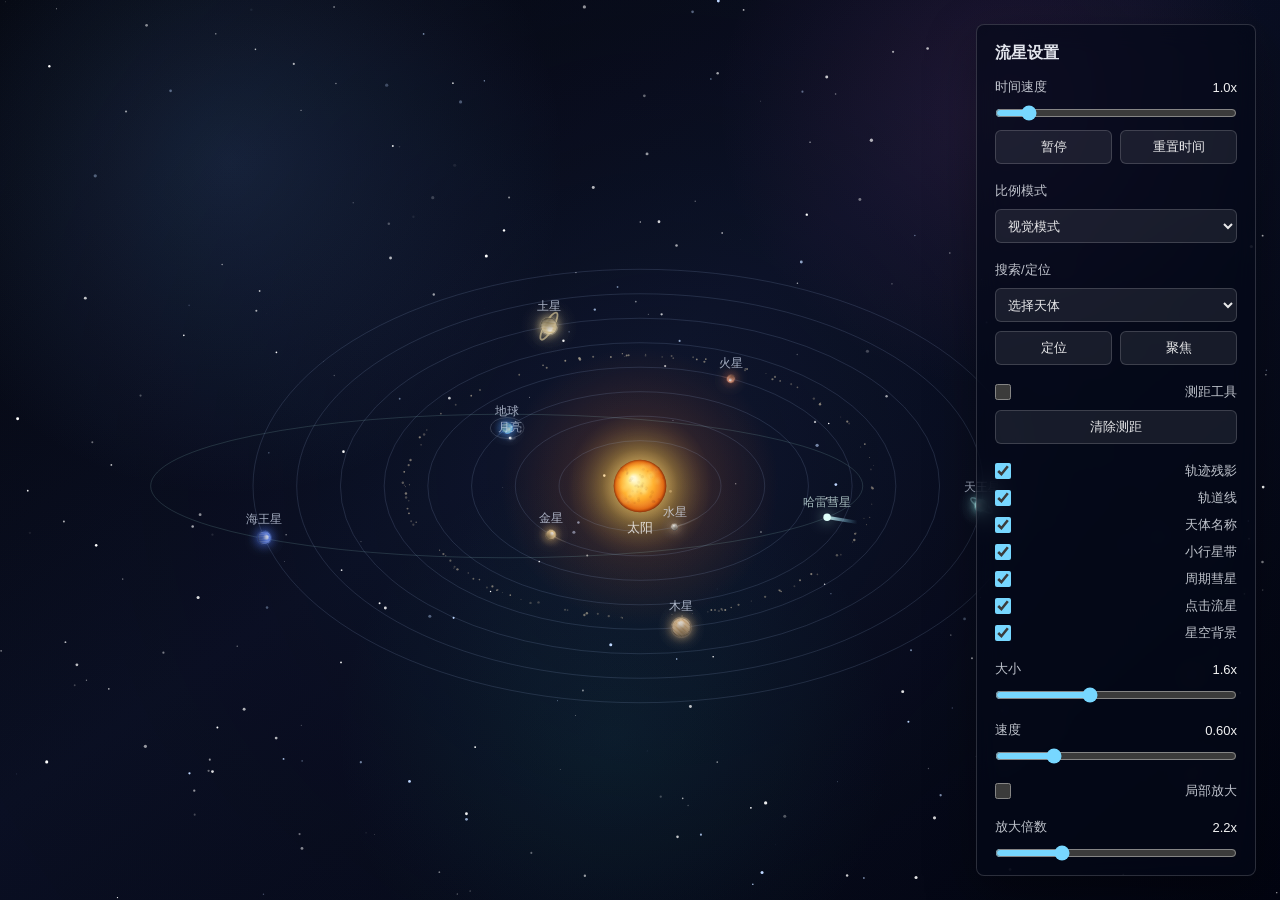
==== html/TheSolarSystem/index.html @ f4cc4ed2 "feat(solar-system): 添加太阳系观察器界面和样式 - 创建HTML结构包含画布、控制面板和信息面板 - 实现流星控制选项包括时间速度、比例模式和搜索定位功能 - 添加测距工具、轨迹残" ====
﻿<!doctype html>
<html lang="zh-CN">
<head>
  <meta charset="utf-8">
  <meta name="viewport" content="width=device-width, initial-scale=1">
  <title>太阳系观察器</title>
  <link rel="stylesheet" href="./styles/main.css">
</head>
<body>
  <canvas id="sky" aria-hidden="true"></canvas>
  <aside class="controls" id="controls" aria-label="流星控制选项">
    <h1>流星设置</h1>
    <div class="control">
      <label for="timeSpeedControl">
        时间速度
        <output id="timeSpeedValue" for="timeSpeedControl">1.0x</output>
      </label>
      <input id="timeSpeedControl" type="range" min="0.1" max="8" step="0.1" value="1">
      <div class="control-row">
        <button class="control-button" id="pauseControl" type="button">暂停</button>
        <button class="control-button" id="resetTimeControl" type="button">重置时间</button>
      </div>
    </div>
    <div class="control">
      <label for="scaleModeControl">比例模式</label>
      <select class="control-select" id="scaleModeControl">
        <option value="visual" selected>视觉模式</option>
        <option value="relative">相对真实模式</option>
      </select>
    </div>
    <div class="control">
      <label for="targetSelect">搜索/定位</label>
      <select class="control-select" id="targetSelect">
        <option value="">选择天体</option>
        <option value="太阳">太阳</option>
        <option value="水星">水星</option>
        <option value="金星">金星</option>
        <option value="地球">地球</option>
        <option value="月亮">月亮</option>
        <option value="火星">火星</option>
        <option value="木星">木星</option>
        <option value="土星">土星</option>
        <option value="天王星">天王星</option>
        <option value="海王星">海王星</option>
        <option value="哈雷彗星">哈雷彗星</option>
      </select>
      <div class="control-row">
        <button class="control-button" id="locateControl" type="button">定位</button>
        <button class="control-button" id="focusControl" type="button">聚焦</button>
      </div>
    </div>
    <div class="control">
      <label class="toggle-option" for="measureControl">
        <input id="measureControl" type="checkbox">
        测距工具
      </label>
      <button class="control-button" id="clearMeasureControl" type="button">清除测距</button>
    </div>
    <div class="control">
      <label class="toggle-option" for="showTrailsControl">
        <input id="showTrailsControl" type="checkbox" checked>
        轨迹残影
      </label>
      <label class="toggle-option" for="showOrbitsControl">
        <input id="showOrbitsControl" type="checkbox" checked>
        轨道线
      </label>
      <label class="toggle-option" for="showLabelsControl">
        <input id="showLabelsControl" type="checkbox" checked>
        天体名称
      </label>
      <label class="toggle-option" for="showAsteroidsControl">
        <input id="showAsteroidsControl" type="checkbox" checked>
        小行星带
      </label>
      <label class="toggle-option" for="showCometsControl">
        <input id="showCometsControl" type="checkbox" checked>
        周期彗星
      </label>
      <label class="toggle-option" for="showMeteorsControl">
        <input id="showMeteorsControl" type="checkbox" checked>
        点击流星
      </label>
      <label class="toggle-option" for="showStarsControl">
        <input id="showStarsControl" type="checkbox" checked>
        星空背景
      </label>
    </div>
    <div class="control">
      <label for="sizeControl">
        大小
        <output id="sizeValue" for="sizeControl">1.6x</output>
      </label>
      <input id="sizeControl" type="range" min="0.6" max="3.2" step="0.1" value="1.6">
    </div>
    <div class="control">
      <label for="speedControl">
        速度
        <output id="speedValue" for="speedControl">0.6x</output>
      </label>
      <input id="speedControl" type="range" min="0.25" max="1.8" step="0.05" value="0.6">
    </div>
    <div class="control">
      <label class="toggle-option" for="magnifierControl">
        <input id="magnifierControl" type="checkbox">
        局部放大
      </label>
    </div>
    <div class="control">
      <label for="magnifierZoomControl">
        放大倍数
        <output id="magnifierZoomValue" for="magnifierZoomControl">2.2x</output>
      </label>
      <input id="magnifierZoomControl" type="range" min="1.2" max="5" step="0.1" value="2.2">
    </div>
    <div class="control">
      <label for="magnifierRadiusControl">
        镜头大小
        <output id="magnifierRadiusValue" for="magnifierRadiusControl">90px</output>
      </label>
      <input id="magnifierRadiusControl" type="range" min="54" max="160" step="2" value="90">
    </div>
    <div class="control">
      <label for="tailShapePicker">
        拖尾形状
        <output id="tailShapeValue" for="tailShapePicker">5种</output>
      </label>
      <details class="shape-picker" id="tailShapePicker">
        <summary id="tailShapeSummary">随机全部拖尾</summary>
        <div class="shape-menu">
          <label class="shape-option">
            <input type="checkbox" name="meteorTailShape" value="trail" checked>
            经典拖尾
          </label>
          <label class="shape-option">
            <input type="checkbox" name="meteorTailShape" value="comet" checked>
            粗亮彗尾
          </label>
          <label class="shape-option">
            <input type="checkbox" name="meteorTailShape" value="double" checked>
            双尾流光
          </label>
          <label class="shape-option">
            <input type="checkbox" name="meteorTailShape" value="flare" checked>
            爆闪短尾
          </label>
          <label class="shape-option">
            <input type="checkbox" name="meteorTailShape" value="blade" checked>
            光刃切线
          </label>
        </div>
      </details>
    </div>
    <div class="control">
      <label for="bodyShapePicker">
        本体形状
        <output id="bodyShapeValue" for="bodyShapePicker">5种</output>
      </label>
      <details class="shape-picker" id="bodyShapePicker">
        <summary id="bodyShapeSummary">随机全部本体</summary>
        <div class="shape-menu">
          <label class="shape-option">
            <input type="checkbox" name="meteorBodyShape" value="oval" checked>
            椭圆光核
          </label>
          <label class="shape-option">
            <input type="checkbox" name="meteorBodyShape" value="comet" checked>
            彗星光团
          </label>
          <label class="shape-option">
            <input type="checkbox" name="meteorBodyShape" value="double" checked>
            双光点
          </label>
          <label class="shape-option">
            <input type="checkbox" name="meteorBodyShape" value="star" checked>
            星芒核心
          </label>
          <label class="shape-option">
            <input type="checkbox" name="meteorBodyShape" value="blade" checked>
            菱形光刃
          </label>
        </div>
      </details>
    </div>
  </aside>
  <section class="info-panel" id="infoPanel" hidden aria-live="polite">
    <div class="info-header">
      <h2 class="info-title" id="infoTitle">天体信息</h2>
      <button class="info-close" id="infoClose" type="button" aria-label="关闭信息">×</button>
    </div>
    <dl class="info-grid" id="infoGrid"></dl>
    <div class="info-actions">
      <button class="control-button" id="infoFocusControl" type="button">聚焦</button>
      <button class="control-button" id="infoMeasureControl" type="button">加入测距</button>
    </div>
  </section>
  <div class="measure-banner" id="measureBanner" hidden>测距工具已开启：依次点击两个天体</div>
  <div class="hint">动态太阳系背景中，点击任意位置生成随机流星</div>

  <script src="./src/main.js" defer></script>
</body>
</html>
---- html/TheSolarSystem/styles/main.css ----
﻿:root {
      color-scheme: dark;
      font-family: "Microsoft YaHei", "PingFang SC", Arial, sans-serif;
    }

    * {
      box-sizing: border-box;
    }

    html,
    body {
      width: 100%;
      height: 100%;
      margin: 0;
      overflow: hidden;
      background:
        radial-gradient(circle at 18% 18%, rgba(80, 126, 190, 0.22), transparent 26%),
        radial-gradient(circle at 78% 12%, rgba(181, 85, 180, 0.14), transparent 22%),
        radial-gradient(circle at 48% 82%, rgba(36, 149, 139, 0.12), transparent 28%),
        linear-gradient(145deg, #05070f 0%, #0b1024 45%, #030511 100%);
      cursor: crosshair;
      user-select: none;
    }

    canvas {
      position: fixed;
      inset: 0;
      display: block;
      width: 100%;
      height: 100%;
    }

    .hint {
      position: fixed;
      left: 50%;
      bottom: 34px;
      transform: translateX(-50%);
      width: min(88vw, 430px);
      padding: 12px 18px;
      border: 1px solid rgba(255, 255, 255, 0.16);
      border-radius: 999px;
      color: rgba(245, 248, 255, 0.82);
      background: rgba(5, 9, 24, 0.46);
      box-shadow: 0 12px 40px rgba(0, 0, 0, 0.28);
      backdrop-filter: blur(10px);
      font-size: 14px;
      line-height: 1.45;
      text-align: center;
      pointer-events: none;
      animation: hintFade 4.5s ease 1.4s forwards;
    }

    .controls {
      position: fixed;
      top: 24px;
      right: 24px;
      z-index: 2;
      width: min(280px, calc(100vw - 48px));
      max-height: calc(100vh - 48px);
      padding: 18px;
      border: 1px solid rgba(255, 255, 255, 0.16);
      border-radius: 8px;
      color: rgba(245, 248, 255, 0.92);
      background: rgba(4, 9, 24, 0.66);
      box-shadow: 0 18px 50px rgba(0, 0, 0, 0.34);
      backdrop-filter: blur(12px);
      cursor: default;
      overflow-y: auto;
    }

    .controls h1 {
      margin: 0 0 16px;
      font-size: 16px;
      font-weight: 600;
      line-height: 1.2;
    }

    .control {
      display: grid;
      gap: 9px;
    }

    .control + .control {
      margin-top: 18px;
    }

    .control label {
      display: flex;
      align-items: center;
      justify-content: space-between;
      gap: 14px;
      font-size: 13px;
      color: rgba(245, 248, 255, 0.78);
    }

    .control output {
      min-width: 52px;
      color: rgba(255, 255, 255, 0.95);
      font-variant-numeric: tabular-nums;
      text-align: right;
    }

    input[type="range"] {
      width: 100%;
      margin: 0;
      accent-color: #77d7ff;
      cursor: pointer;
    }

    select,
    button {
      font: inherit;
    }

    .control-row {
      display: grid;
      grid-template-columns: 1fr 1fr;
      gap: 8px;
    }

    .control-button,
    .control-select {
      min-height: 34px;
      border: 1px solid rgba(255, 255, 255, 0.16);
      border-radius: 6px;
      color: rgba(255, 255, 255, 0.9);
      background: rgba(255, 255, 255, 0.08);
      font-size: 13px;
    }

    .control-button {
      cursor: pointer;
    }

    .control-button:hover,
    .control-select:hover {
      background: rgba(255, 255, 255, 0.12);
    }

    .control-select {
      width: 100%;
      padding: 0 8px;
      cursor: pointer;
    }

    .control-select option {
      color: #101522;
      background: #f4f7ff;
    }

    .shape-picker {
      position: relative;
    }

    .shape-picker summary {
      display: flex;
      align-items: center;
      justify-content: space-between;
      gap: 12px;
      min-height: 36px;
      padding: 8px 10px;
      border: 1px solid rgba(255, 255, 255, 0.16);
      border-radius: 6px;
      color: rgba(255, 255, 255, 0.9);
      background: rgba(255, 255, 255, 0.08);
      font-size: 13px;
      list-style: none;
      cursor: pointer;
    }

    .shape-picker summary::-webkit-details-marker {
      display: none;
    }

    .shape-picker summary::after {
      width: 0;
      height: 0;
      border-left: 5px solid transparent;
      border-right: 5px solid transparent;
      border-top: 6px solid rgba(255, 255, 255, 0.72);
      content: "";
      transition: transform 0.18s ease;
    }

    .shape-picker[open] summary::after {
      transform: rotate(180deg);
    }

    .shape-menu {
      position: absolute;
      top: calc(100% + 8px);
      right: 0;
      left: 0;
      z-index: 4;
      display: grid;
      gap: 4px;
      padding: 8px;
      border: 1px solid rgba(255, 255, 255, 0.16);
      border-radius: 8px;
      background: rgba(6, 11, 29, 0.96);
      box-shadow: 0 16px 38px rgba(0, 0, 0, 0.38);
    }

    .shape-option {
      display: flex;
      align-items: center;
      justify-content: flex-start;
      gap: 9px;
      padding: 8px;
      border-radius: 6px;
      color: rgba(245, 248, 255, 0.86);
      font-size: 13px;
      cursor: pointer;
    }

    .control .shape-option {
      justify-content: flex-start;
    }

    .shape-option:hover {
      background: rgba(255, 255, 255, 0.08);
    }

    .shape-option input {
      width: 15px;
      height: 15px;
      margin: 0;
      accent-color: #77d7ff;
    }

    .toggle-option {
      display: flex;
      align-items: center;
      justify-content: flex-start;
      gap: 9px;
      color: rgba(245, 248, 255, 0.86);
      font-size: 13px;
      cursor: pointer;
    }

    .toggle-option input {
      width: 16px;
      height: 16px;
      margin: 0;
      accent-color: #77d7ff;
    }

    .info-panel {
      position: fixed;
      left: 24px;
      bottom: 24px;
      z-index: 3;
      width: min(340px, calc(100vw - 48px));
      max-height: min(430px, calc(100vh - 48px));
      padding: 18px;
      border: 1px solid rgba(255, 255, 255, 0.16);
      border-radius: 8px;
      color: rgba(245, 248, 255, 0.92);
      background: rgba(4, 9, 24, 0.72);
      box-shadow: 0 18px 50px rgba(0, 0, 0, 0.36);
      backdrop-filter: blur(12px);
      overflow-y: auto;
    }

    .info-panel[hidden] {
      display: none;
    }

    .info-header {
      display: flex;
      align-items: center;
      justify-content: space-between;
      gap: 12px;
      margin-bottom: 12px;
    }

    .info-title {
      margin: 0;
      font-size: 18px;
      line-height: 1.2;
    }

    .info-close {
      display: grid;
      place-items: center;
      width: 28px;
      height: 28px;
      border: 1px solid rgba(255, 255, 255, 0.18);
      border-radius: 50%;
      color: rgba(255, 255, 255, 0.82);
      background: rgba(255, 255, 255, 0.08);
      font-size: 18px;
      line-height: 1;
      cursor: pointer;
    }

    .info-grid {
      display: grid;
      grid-template-columns: 96px 1fr;
      gap: 9px 12px;
      margin: 0;
      font-size: 13px;
      line-height: 1.45;
    }

    .info-grid dt {
      color: rgba(190, 213, 246, 0.78);
    }

    .info-grid dd {
      margin: 0;
      color: rgba(255, 255, 255, 0.94);
    }

    .info-actions {
      display: grid;
      grid-template-columns: 1fr 1fr;
      gap: 8px;
      margin-top: 14px;
    }

    .measure-banner {
      position: fixed;
      left: 50%;
      top: 24px;
      z-index: 3;
      transform: translateX(-50%);
      width: min(520px, calc(100vw - 48px));
      padding: 12px 16px;
      border: 1px solid rgba(255, 255, 255, 0.16);
      border-radius: 8px;
      color: rgba(245, 248, 255, 0.9);
      background: rgba(4, 9, 24, 0.72);
      box-shadow: 0 18px 50px rgba(0, 0, 0, 0.3);
      backdrop-filter: blur(12px);
      font-size: 13px;
      text-align: center;
      pointer-events: none;
    }

    .measure-banner[hidden] {
      display: none;
    }

    @media (max-width: 640px) {
      .controls {
        top: 14px;
        right: 14px;
        width: min(240px, calc(100vw - 28px));
        max-height: calc(100vh - 28px);
        padding: 14px;
      }

      .hint {
        bottom: 18px;
      }

      .info-panel {
        left: 14px;
        bottom: 14px;
        width: min(300px, calc(100vw - 28px));
        max-height: min(360px, calc(100vh - 28px));
      }
    }

    @keyframes hintFade {
      to {
        opacity: 0;
        transform: translate(-50%, 12px);
      }
    }
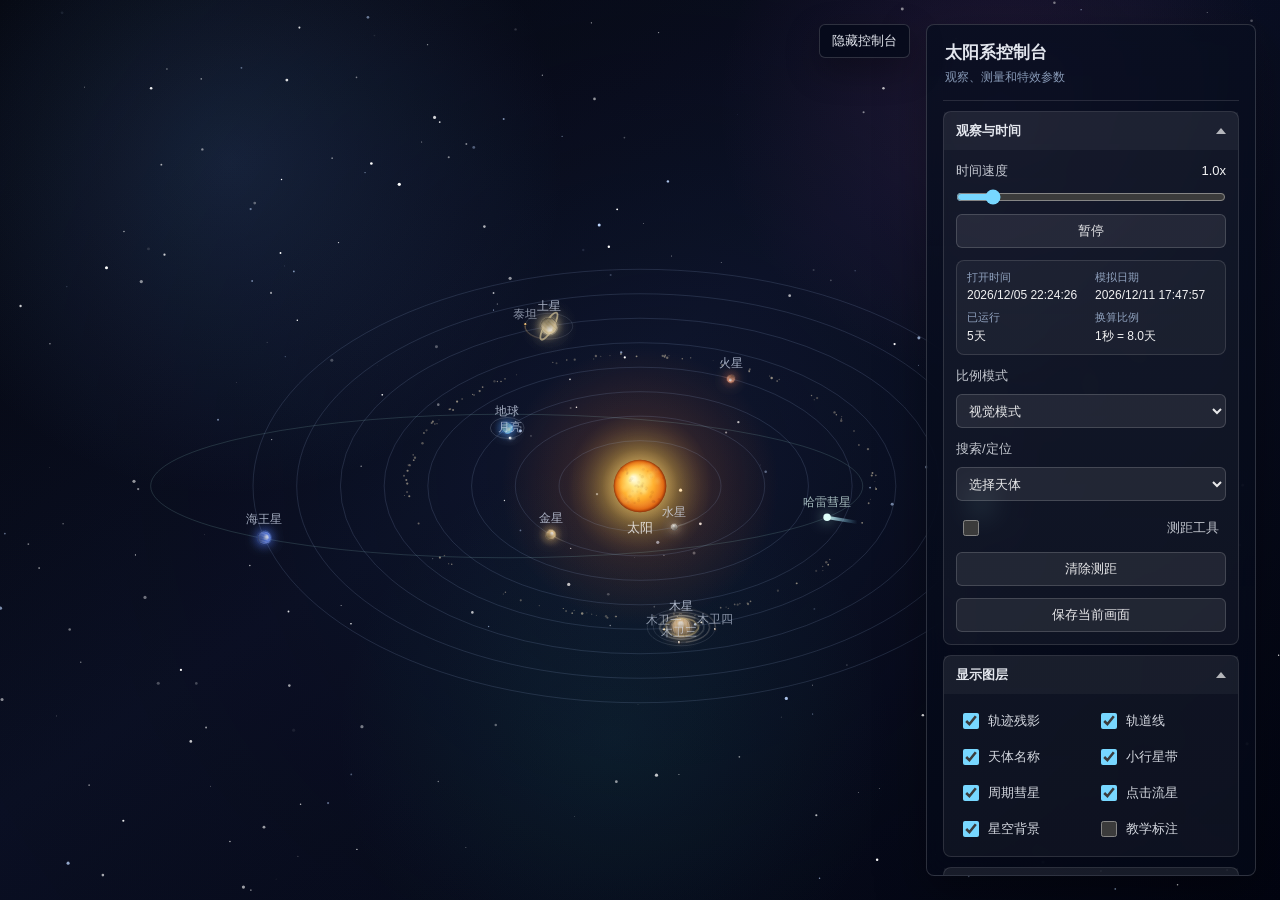
==== commit 126b083b: "feat(solar-system): 添加模拟时钟显示功能并优化流星效果 - 新增模拟运行时间显示面板，包括打开时间、模拟日期、已运行时间和换算比例 - 实现模拟时钟更新逻辑，每250毫秒更新一次显" ====
--- a/html/TheSolarSystem/index.html
+++ b/html/TheSolarSystem/index.html
@@ -8,180 +8,251 @@
 </head>
 <body>
   <canvas id="sky" aria-hidden="true"></canvas>
-  <aside class="controls" id="controls" aria-label="流星控制选项">
-    <h1>流星设置</h1>
-    <div class="control">
-      <label for="timeSpeedControl">
-        时间速度
-        <output id="timeSpeedValue" for="timeSpeedControl">1.0x</output>
-      </label>
-      <input id="timeSpeedControl" type="range" min="0.1" max="8" step="0.1" value="1">
-      <div class="control-row">
-        <button class="control-button" id="pauseControl" type="button">暂停</button>
-        <button class="control-button" id="resetTimeControl" type="button">重置时间</button>
-      </div>
-    </div>
-    <div class="control">
-      <label for="scaleModeControl">比例模式</label>
-      <select class="control-select" id="scaleModeControl">
-        <option value="visual" selected>视觉模式</option>
-        <option value="relative">相对真实模式</option>
-      </select>
-    </div>
-    <div class="control">
-      <label for="targetSelect">搜索/定位</label>
-      <select class="control-select" id="targetSelect">
-        <option value="">选择天体</option>
-        <option value="太阳">太阳</option>
-        <option value="水星">水星</option>
-        <option value="金星">金星</option>
-        <option value="地球">地球</option>
-        <option value="月亮">月亮</option>
-        <option value="火星">火星</option>
-        <option value="木星">木星</option>
-        <option value="土星">土星</option>
-        <option value="天王星">天王星</option>
-        <option value="海王星">海王星</option>
-        <option value="哈雷彗星">哈雷彗星</option>
-      </select>
-      <div class="control-row">
-        <button class="control-button" id="locateControl" type="button">定位</button>
-        <button class="control-button" id="focusControl" type="button">聚焦</button>
-      </div>
-    </div>
-    <div class="control">
-      <label class="toggle-option" for="measureControl">
-        <input id="measureControl" type="checkbox">
-        测距工具
-      </label>
-      <button class="control-button" id="clearMeasureControl" type="button">清除测距</button>
-    </div>
-    <div class="control">
-      <label class="toggle-option" for="showTrailsControl">
-        <input id="showTrailsControl" type="checkbox" checked>
-        轨迹残影
-      </label>
-      <label class="toggle-option" for="showOrbitsControl">
-        <input id="showOrbitsControl" type="checkbox" checked>
-        轨道线
-      </label>
-      <label class="toggle-option" for="showLabelsControl">
-        <input id="showLabelsControl" type="checkbox" checked>
-        天体名称
-      </label>
-      <label class="toggle-option" for="showAsteroidsControl">
-        <input id="showAsteroidsControl" type="checkbox" checked>
-        小行星带
-      </label>
-      <label class="toggle-option" for="showCometsControl">
-        <input id="showCometsControl" type="checkbox" checked>
-        周期彗星
-      </label>
-      <label class="toggle-option" for="showMeteorsControl">
-        <input id="showMeteorsControl" type="checkbox" checked>
-        点击流星
-      </label>
-      <label class="toggle-option" for="showStarsControl">
-        <input id="showStarsControl" type="checkbox" checked>
-        星空背景
-      </label>
-    </div>
-    <div class="control">
-      <label for="sizeControl">
-        大小
-        <output id="sizeValue" for="sizeControl">1.6x</output>
-      </label>
-      <input id="sizeControl" type="range" min="0.6" max="3.2" step="0.1" value="1.6">
-    </div>
-    <div class="control">
-      <label for="speedControl">
-        速度
-        <output id="speedValue" for="speedControl">0.6x</output>
-      </label>
-      <input id="speedControl" type="range" min="0.25" max="1.8" step="0.05" value="0.6">
-    </div>
-    <div class="control">
-      <label class="toggle-option" for="magnifierControl">
-        <input id="magnifierControl" type="checkbox">
-        局部放大
-      </label>
-    </div>
-    <div class="control">
-      <label for="magnifierZoomControl">
-        放大倍数
-        <output id="magnifierZoomValue" for="magnifierZoomControl">2.2x</output>
-      </label>
-      <input id="magnifierZoomControl" type="range" min="1.2" max="5" step="0.1" value="2.2">
-    </div>
-    <div class="control">
-      <label for="magnifierRadiusControl">
-        镜头大小
-        <output id="magnifierRadiusValue" for="magnifierRadiusControl">90px</output>
-      </label>
-      <input id="magnifierRadiusControl" type="range" min="54" max="160" step="2" value="90">
-    </div>
-    <div class="control">
-      <label for="tailShapePicker">
-        拖尾形状
-        <output id="tailShapeValue" for="tailShapePicker">5种</output>
-      </label>
-      <details class="shape-picker" id="tailShapePicker">
-        <summary id="tailShapeSummary">随机全部拖尾</summary>
-        <div class="shape-menu">
-          <label class="shape-option">
-            <input type="checkbox" name="meteorTailShape" value="trail" checked>
-            经典拖尾
-          </label>
-          <label class="shape-option">
-            <input type="checkbox" name="meteorTailShape" value="comet" checked>
-            粗亮彗尾
-          </label>
-          <label class="shape-option">
-            <input type="checkbox" name="meteorTailShape" value="double" checked>
-            双尾流光
-          </label>
-          <label class="shape-option">
-            <input type="checkbox" name="meteorTailShape" value="flare" checked>
-            爆闪短尾
-          </label>
-          <label class="shape-option">
-            <input type="checkbox" name="meteorTailShape" value="blade" checked>
-            光刃切线
-          </label>
-        </div>
-      </details>
-    </div>
-    <div class="control">
-      <label for="bodyShapePicker">
-        本体形状
-        <output id="bodyShapeValue" for="bodyShapePicker">5种</output>
-      </label>
-      <details class="shape-picker" id="bodyShapePicker">
-        <summary id="bodyShapeSummary">随机全部本体</summary>
-        <div class="shape-menu">
-          <label class="shape-option">
-            <input type="checkbox" name="meteorBodyShape" value="oval" checked>
-            椭圆光核
-          </label>
-          <label class="shape-option">
-            <input type="checkbox" name="meteorBodyShape" value="comet" checked>
-            彗星光团
-          </label>
-          <label class="shape-option">
-            <input type="checkbox" name="meteorBodyShape" value="double" checked>
-            双光点
-          </label>
-          <label class="shape-option">
-            <input type="checkbox" name="meteorBodyShape" value="star" checked>
-            星芒核心
-          </label>
-          <label class="shape-option">
-            <input type="checkbox" name="meteorBodyShape" value="blade" checked>
-            菱形光刃
-          </label>
-        </div>
-      </details>
-    </div>
+  <button class="console-toggle" id="consoleToggle" type="button" aria-expanded="true" aria-controls="controls">隐藏控制台</button>
+  <aside class="controls" id="controls" aria-label="太阳系控制台">
+    <header class="control-header">
+      <h1>太阳系控制台</h1>
+      <p>观察、测量和特效参数</p>
+    </header>
+
+    <details class="control-section" open>
+      <summary>观察与时间</summary>
+      <div class="section-body">
+        <div class="control">
+          <label for="timeSpeedControl">
+            时间速度
+            <output id="timeSpeedValue" for="timeSpeedControl">1.0x</output>
+          </label>
+          <input id="timeSpeedControl" type="range" min="0.1" max="8" step="0.1" value="1">
+          <button class="control-button" id="pauseControl" type="button">暂停</button>
+        </div>
+        <dl class="time-stats" aria-label="模拟运行时间">
+          <div>
+            <dt>打开时间</dt>
+            <dd id="pageOpenedValue">--</dd>
+          </div>
+          <div>
+            <dt>模拟日期</dt>
+            <dd id="simulationDateValue">--</dd>
+          </div>
+          <div>
+            <dt>已运行</dt>
+            <dd id="simulationElapsedValue">0天</dd>
+          </div>
+          <div>
+            <dt>换算比例</dt>
+            <dd id="timeScaleValue">1秒 = 8.0天</dd>
+          </div>
+        </dl>
+        <div class="control">
+          <label for="scaleModeControl">比例模式</label>
+          <select class="control-select" id="scaleModeControl">
+            <option value="visual" selected>视觉模式</option>
+            <option value="relative">相对真实模式</option>
+          </select>
+        </div>
+        <div class="control">
+          <label for="targetSelect">搜索/定位</label>
+          <select class="control-select" id="targetSelect">
+            <option value="">选择天体</option>
+            <option value="太阳">太阳</option>
+            <option value="水星">水星</option>
+            <option value="金星">金星</option>
+            <option value="地球">地球</option>
+            <option value="月亮">月亮</option>
+            <option value="火星">火星</option>
+            <option value="木星">木星</option>
+            <option value="木卫一">木卫一</option>
+            <option value="木卫二">木卫二</option>
+            <option value="木卫三">木卫三</option>
+            <option value="木卫四">木卫四</option>
+            <option value="土星">土星</option>
+            <option value="泰坦">泰坦</option>
+            <option value="天王星">天王星</option>
+            <option value="海王星">海王星</option>
+            <option value="哈雷彗星">哈雷彗星</option>
+          </select>
+        </div>
+        <div class="control">
+          <label class="toggle-option" for="measureControl">
+            <input id="measureControl" type="checkbox">
+            测距工具
+          </label>
+          <button class="control-button" id="clearMeasureControl" type="button">清除测距</button>
+        </div>
+        <button class="control-button" id="screenshotControl" type="button">保存当前画面</button>
+      </div>
+    </details>
+
+    <details class="control-section" open>
+      <summary>显示图层</summary>
+      <div class="section-body toggle-grid">
+        <label class="toggle-option" for="showTrailsControl">
+          <input id="showTrailsControl" type="checkbox" checked>
+          轨迹残影
+        </label>
+        <label class="toggle-option" for="showOrbitsControl">
+          <input id="showOrbitsControl" type="checkbox" checked>
+          轨道线
+        </label>
+        <label class="toggle-option" for="showLabelsControl">
+          <input id="showLabelsControl" type="checkbox" checked>
+          天体名称
+        </label>
+        <label class="toggle-option" for="showAsteroidsControl">
+          <input id="showAsteroidsControl" type="checkbox" checked>
+          小行星带
+        </label>
+        <label class="toggle-option" for="showCometsControl">
+          <input id="showCometsControl" type="checkbox" checked>
+          周期彗星
+        </label>
+        <label class="toggle-option" for="showMeteorsControl">
+          <input id="showMeteorsControl" type="checkbox" checked>
+          点击流星
+        </label>
+        <label class="toggle-option" for="showStarsControl">
+          <input id="showStarsControl" type="checkbox" checked>
+          星空背景
+        </label>
+        <label class="toggle-option" for="showTeachingControl">
+          <input id="showTeachingControl" type="checkbox">
+          教学标注
+        </label>
+      </div>
+    </details>
+
+    <details class="control-section" open>
+      <summary>太阳活动</summary>
+      <div class="section-body">
+        <label class="toggle-option" for="showSolarActivityControl">
+          <input id="showSolarActivityControl" type="checkbox" checked>
+          太阳活动
+        </label>
+        <div class="control">
+          <label for="solarActivityIntensityControl">
+            活动强度
+            <output id="solarActivityIntensityValue" for="solarActivityIntensityControl">1.0x</output>
+          </label>
+          <input id="solarActivityIntensityControl" type="range" min="0.2" max="3" step="0.1" value="1">
+          <button class="control-button" id="triggerSolarBurstControl" type="button">触发太阳爆发</button>
+        </div>
+      </div>
+    </details>
+
+    <details class="control-section">
+      <summary>局部观察</summary>
+      <div class="section-body">
+        <div class="control">
+          <label for="performanceModeControl">性能模式</label>
+          <select class="control-select" id="performanceModeControl">
+            <option value="low">低画质</option>
+            <option value="medium" selected>均衡</option>
+            <option value="high">高画质</option>
+          </select>
+        </div>
+        <label class="toggle-option" for="magnifierControl">
+          <input id="magnifierControl" type="checkbox">
+          局部放大
+        </label>
+        <div class="control">
+          <label for="magnifierZoomControl">
+            放大倍数
+            <output id="magnifierZoomValue" for="magnifierZoomControl">2.2x</output>
+          </label>
+          <input id="magnifierZoomControl" type="range" min="1.2" max="5" step="0.1" value="2.2">
+        </div>
+        <div class="control">
+          <label for="magnifierRadiusControl">
+            镜头大小
+            <output id="magnifierRadiusValue" for="magnifierRadiusControl">90px</output>
+          </label>
+          <input id="magnifierRadiusControl" type="range" min="54" max="160" step="2" value="90">
+        </div>
+      </div>
+    </details>
+
+    <details class="control-section">
+      <summary>流星特效</summary>
+      <div class="section-body">
+        <div class="control">
+          <label for="sizeControl">
+            大小
+            <output id="sizeValue" for="sizeControl">1.6x</output>
+          </label>
+          <input id="sizeControl" type="range" min="0.6" max="3.2" step="0.1" value="1.6">
+        </div>
+        <div class="control">
+          <label for="speedControl">
+            速度
+            <output id="speedValue" for="speedControl">0.6x</output>
+          </label>
+          <input id="speedControl" type="range" min="0.25" max="1.8" step="0.05" value="0.6">
+        </div>
+        <div class="control">
+          <label for="tailShapePicker">
+            拖尾形状
+            <output id="tailShapeValue" for="tailShapePicker">5种</output>
+          </label>
+          <details class="shape-picker" id="tailShapePicker">
+            <summary id="tailShapeSummary">随机全部拖尾</summary>
+            <div class="shape-menu">
+              <label class="shape-option">
+                <input type="checkbox" name="meteorTailShape" value="trail" checked>
+                经典拖尾
+              </label>
+              <label class="shape-option">
+                <input type="checkbox" name="meteorTailShape" value="comet" checked>
+                粗亮彗尾
+              </label>
+              <label class="shape-option">
+                <input type="checkbox" name="meteorTailShape" value="double" checked>
+                双尾流光
+              </label>
+              <label class="shape-option">
+                <input type="checkbox" name="meteorTailShape" value="flare" checked>
+                爆闪短尾
+              </label>
+              <label class="shape-option">
+                <input type="checkbox" name="meteorTailShape" value="blade" checked>
+                光刃切线
+              </label>
+            </div>
+          </details>
+        </div>
+        <div class="control">
+          <label for="bodyShapePicker">
+            本体形状
+            <output id="bodyShapeValue" for="bodyShapePicker">5种</output>
+          </label>
+          <details class="shape-picker" id="bodyShapePicker">
+            <summary id="bodyShapeSummary">随机全部本体</summary>
+            <div class="shape-menu">
+              <label class="shape-option">
+                <input type="checkbox" name="meteorBodyShape" value="oval" checked>
+                椭圆光核
+              </label>
+              <label class="shape-option">
+                <input type="checkbox" name="meteorBodyShape" value="comet" checked>
+                彗星光团
+              </label>
+              <label class="shape-option">
+                <input type="checkbox" name="meteorBodyShape" value="double" checked>
+                双光点
+              </label>
+              <label class="shape-option">
+                <input type="checkbox" name="meteorBodyShape" value="star" checked>
+                星芒核心
+              </label>
+              <label class="shape-option">
+                <input type="checkbox" name="meteorBodyShape" value="blade" checked>
+                菱形光刃
+              </label>
+            </div>
+          </details>
+        </div>
+      </div>
+    </details>
   </aside>
   <section class="info-panel" id="infoPanel" hidden aria-live="polite">
     <div class="info-header">
--- a/html/TheSolarSystem/styles/main.css
+++ b/html/TheSolarSystem/styles/main.css
@@ -28,6 +28,28 @@
       display: block;
       width: 100%;
       height: 100%;
+    }
+
+    .console-toggle {
+      position: fixed;
+      top: 24px;
+      right: 370px;
+      z-index: 4;
+      min-height: 34px;
+      padding: 0 12px;
+      border: 1px solid rgba(255, 255, 255, 0.16);
+      border-radius: 6px;
+      color: rgba(245, 248, 255, 0.92);
+      background: rgba(4, 9, 24, 0.72);
+      box-shadow: 0 12px 34px rgba(0, 0, 0, 0.3);
+      backdrop-filter: blur(12px);
+      font-size: 13px;
+      cursor: pointer;
+    }
+
+    .console-toggle:hover {
+      border-color: rgba(119, 215, 255, 0.34);
+      background: rgba(119, 215, 255, 0.12);
     }
 
     .hint {
@@ -55,33 +77,108 @@
       top: 24px;
       right: 24px;
       z-index: 2;
-      width: min(280px, calc(100vw - 48px));
+      width: min(330px, calc(100vw - 48px));
       max-height: calc(100vh - 48px);
-      padding: 18px;
+      padding: 16px;
       border: 1px solid rgba(255, 255, 255, 0.16);
       border-radius: 8px;
       color: rgba(245, 248, 255, 0.92);
-      background: rgba(4, 9, 24, 0.66);
+      background: linear-gradient(180deg, rgba(8, 14, 31, 0.82), rgba(4, 9, 24, 0.72));
       box-shadow: 0 18px 50px rgba(0, 0, 0, 0.34);
       backdrop-filter: blur(12px);
       cursor: default;
       overflow-y: auto;
-    }
-
-    .controls h1 {
-      margin: 0 0 16px;
-      font-size: 16px;
+      scrollbar-color: rgba(119, 215, 255, 0.46) rgba(255, 255, 255, 0.08);
+      transition: opacity 0.18s ease, transform 0.18s ease, visibility 0.18s ease;
+    }
+
+    body.console-hidden .controls {
+      opacity: 0;
+      visibility: hidden;
+      transform: translateX(calc(100% + 40px));
+      pointer-events: none;
+    }
+
+    body.console-hidden .console-toggle {
+      right: 24px;
+    }
+
+    .control-header {
+      padding: 2px 2px 14px;
+      border-bottom: 1px solid rgba(255, 255, 255, 0.12);
+      margin-bottom: 10px;
+    }
+
+    .control-header h1 {
+      margin: 0;
+      font-size: 17px;
       font-weight: 600;
       line-height: 1.2;
     }
 
+    .control-header p {
+      margin: 6px 0 0;
+      color: rgba(190, 213, 246, 0.7);
+      font-size: 12px;
+      line-height: 1.35;
+    }
+
+    .control-section {
+      border: 1px solid rgba(255, 255, 255, 0.12);
+      border-radius: 8px;
+      background: rgba(255, 255, 255, 0.045);
+      overflow: visible;
+    }
+
+    .control-section + .control-section {
+      margin-top: 10px;
+    }
+
+    .control-section > summary {
+      display: flex;
+      align-items: center;
+      justify-content: space-between;
+      min-height: 38px;
+      padding: 0 12px;
+      color: rgba(245, 248, 255, 0.92);
+      font-size: 13px;
+      font-weight: 600;
+      list-style: none;
+      cursor: pointer;
+      background: rgba(255, 255, 255, 0.04);
+    }
+
+    .control-section > summary::-webkit-details-marker {
+      display: none;
+    }
+
+    .control-section > summary::after {
+      width: 0;
+      height: 0;
+      border-left: 5px solid transparent;
+      border-right: 5px solid transparent;
+      border-top: 6px solid rgba(255, 255, 255, 0.68);
+      content: "";
+      transition: transform 0.18s ease;
+    }
+
+    .control-section[open] > summary::after {
+      transform: rotate(180deg);
+    }
+
+    .section-body {
+      display: grid;
+      gap: 12px;
+      padding: 12px;
+    }
+
     .control {
       display: grid;
       gap: 9px;
     }
 
     .control + .control {
-      margin-top: 18px;
+      margin-top: 0;
     }
 
     .control label {
@@ -94,12 +191,43 @@
     }
 
     .control output {
-      min-width: 52px;
+      min-width: 54px;
       color: rgba(255, 255, 255, 0.95);
       font-variant-numeric: tabular-nums;
       text-align: right;
     }
 
+    .time-stats {
+      display: grid;
+      grid-template-columns: 1fr 1fr;
+      gap: 8px;
+      margin: 0;
+      padding: 10px;
+      border: 1px solid rgba(255, 255, 255, 0.12);
+      border-radius: 8px;
+      background: rgba(255, 255, 255, 0.045);
+    }
+
+    .time-stats div {
+      min-width: 0;
+    }
+
+    .time-stats dt {
+      margin: 0 0 4px;
+      color: rgba(190, 213, 246, 0.72);
+      font-size: 11px;
+      line-height: 1.2;
+    }
+
+    .time-stats dd {
+      margin: 0;
+      color: rgba(255, 255, 255, 0.94);
+      font-size: 12px;
+      font-variant-numeric: tabular-nums;
+      line-height: 1.3;
+      overflow-wrap: anywhere;
+    }
+
     input[type="range"] {
       width: 100%;
       margin: 0;
@@ -124,7 +252,7 @@
       border: 1px solid rgba(255, 255, 255, 0.16);
       border-radius: 6px;
       color: rgba(255, 255, 255, 0.9);
-      background: rgba(255, 255, 255, 0.08);
+      background: rgba(255, 255, 255, 0.075);
       font-size: 13px;
     }
 
@@ -134,7 +262,8 @@
 
     .control-button:hover,
     .control-select:hover {
-      background: rgba(255, 255, 255, 0.12);
+      border-color: rgba(119, 215, 255, 0.34);
+      background: rgba(119, 215, 255, 0.12);
     }
 
     .control-select {
@@ -233,9 +362,21 @@
       align-items: center;
       justify-content: flex-start;
       gap: 9px;
+      min-height: 30px;
+      padding: 5px 7px;
+      border-radius: 6px;
       color: rgba(245, 248, 255, 0.86);
       font-size: 13px;
       cursor: pointer;
+    }
+
+    .toggle-option:hover {
+      background: rgba(255, 255, 255, 0.06);
+    }
+
+    .toggle-grid {
+      grid-template-columns: 1fr 1fr;
+      gap: 6px;
     }
 
     .toggle-option input {
@@ -346,9 +487,27 @@
       .controls {
         top: 14px;
         right: 14px;
-        width: min(240px, calc(100vw - 28px));
+        width: min(310px, calc(100vw - 28px));
         max-height: calc(100vh - 28px);
-        padding: 14px;
+        padding: 12px;
+      }
+
+      .console-toggle {
+        top: 14px;
+        right: 14px;
+      }
+
+      body:not(.console-hidden) .console-toggle {
+        right: 14px;
+        top: calc(14px + 42px);
+      }
+
+      .toggle-grid {
+        grid-template-columns: 1fr;
+      }
+
+      .time-stats {
+        grid-template-columns: 1fr;
       }
 
       .hint {
